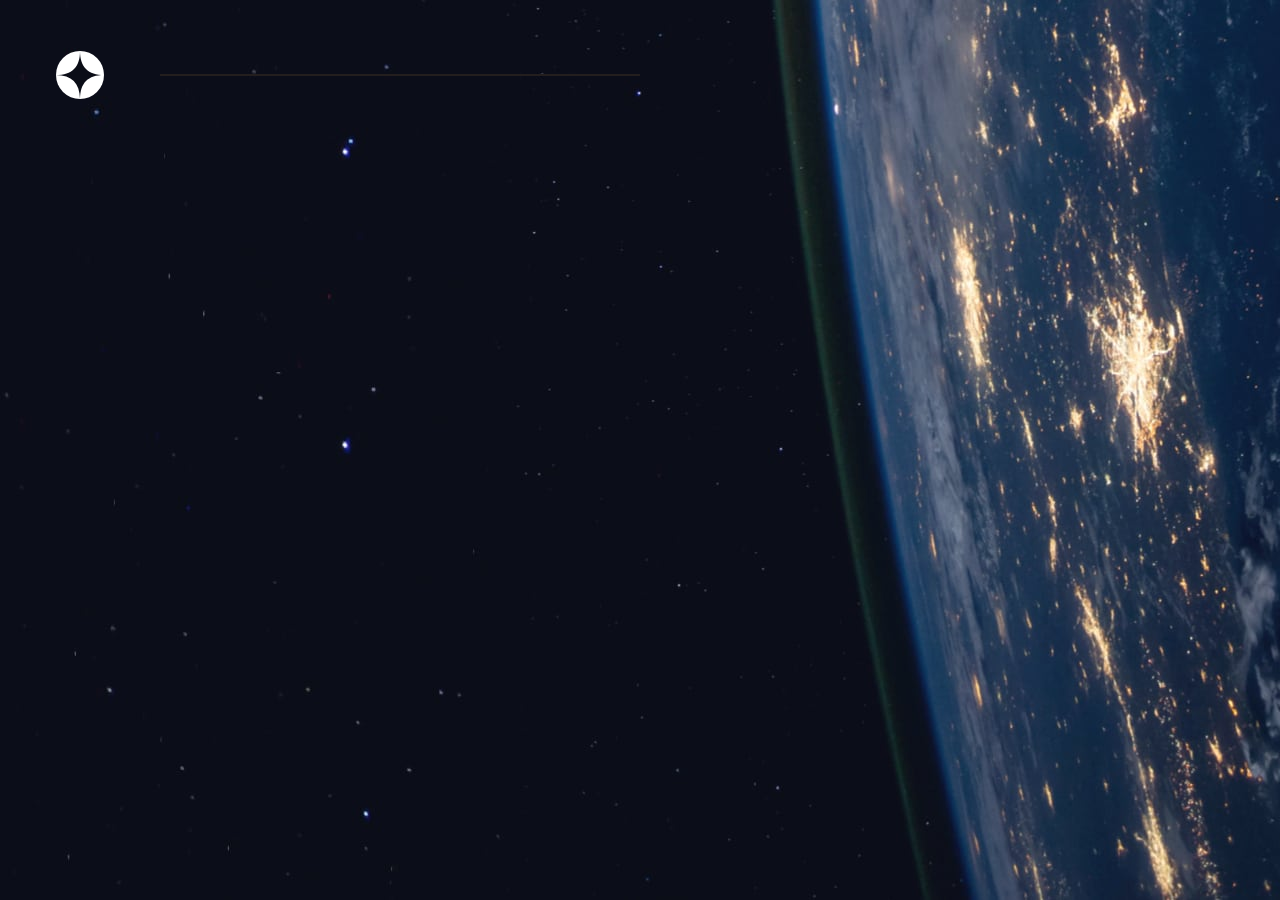
==== index.html @ 892c44a6 "space init" ====
<!DOCTYPE html>
<html lang="en">
<head>
    <meta charset="UTF-8">
    <meta http-equiv="X-UA-Compatible" content="IE=edge">
    <meta name="viewport" content="width=device-width, initial-scale=1.0">
    <title>SPACE</title>
    <link rel="stylesheet" href="style.css">
</head>
<body>
    <header>
        <div class="left">
            <svg xmlns="http://www.w3.org/2000/svg" width="48" height="48"><g fill="none" fill-rule="evenodd"><circle cx="24" cy="24" r="24" fill="#FFF"/><path fill="#0B0D17" d="M24 0c0 16-8 24-24 24 15.718.114 23.718 8.114 24 24 0-16 8-24 24-24-16 0-24-8-24-24z"/></g></svg>
        </div>
        <div class="center">
            <div class="line"></div>
        </div>
        <div class="right">
            
        </div>

    </header>
    <main>

    </main>
    <script src="app.js"></script>
</body>
</html>
---- style.css ----
*{
    margin: 0;
    padding: 0;
    box-sizing: border-box;
}

body{
    width: 100%;
    height: 100vh;
    background: url("./assets/home/background-home-desktop.jpg");
    background-size: cover;
    display: flex;
    flex-direction: column;
}

header{
    width: 100%;
    height: 70px;
    position: absolute;
    top: 40px;
    display: flex;
}

header .left{ 
    flex: 1.5;
    display: flex;
    justify-content: center;
    align-items: center;
}

header .center{
    flex: 4.5;
    display: flex;
    justify-content: center;
    align-items: center;
}
header .center .line{
    width: 100%;
    height: 2px;
    background-color: rgb(35, 30, 30);
    
}
header .right{
    flex: 6;
    
}
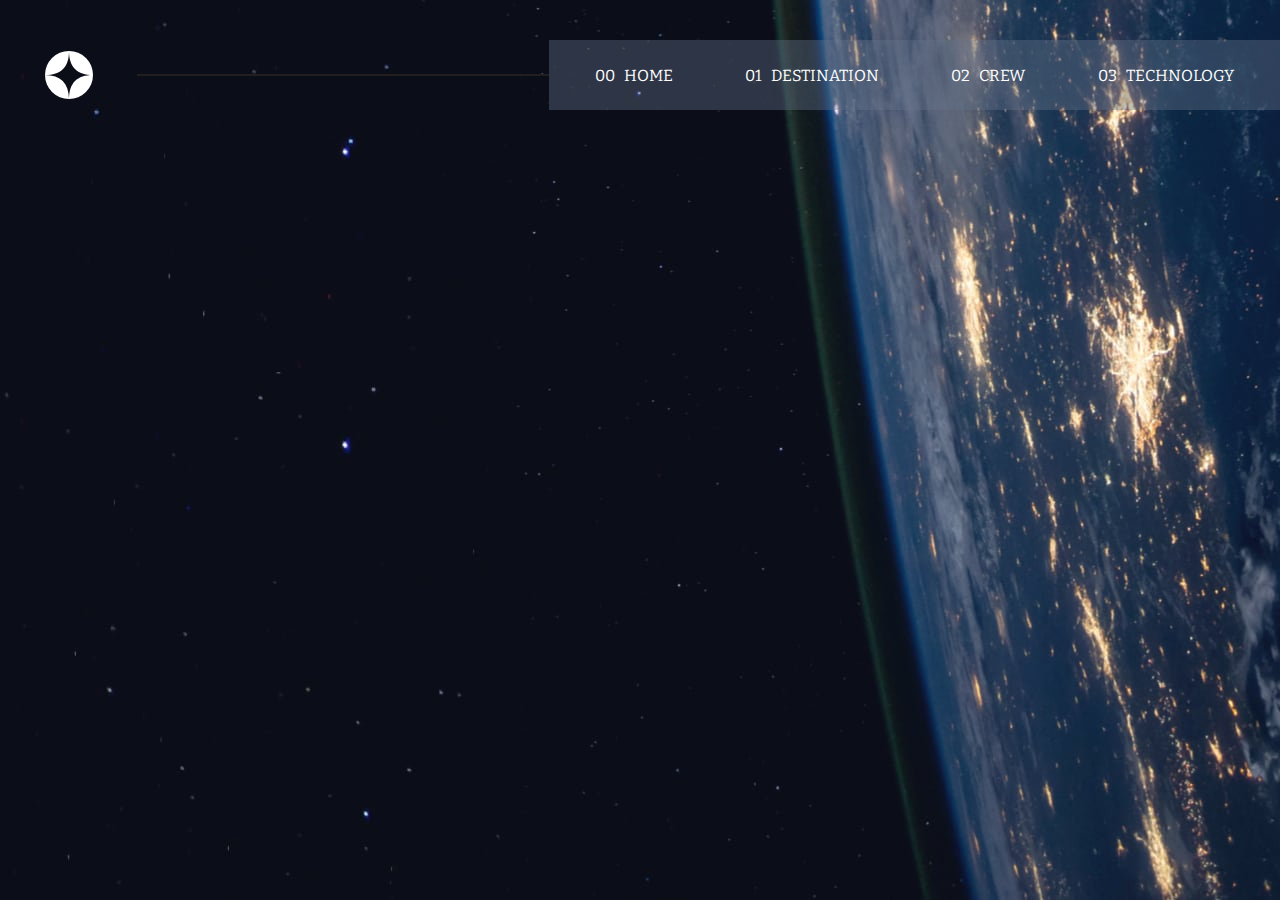
==== commit 03dd0603: "navbar" ====
--- a/index.html
+++ b/index.html
@@ -16,12 +16,23 @@
             <div class="line"></div>
         </div>
         <div class="right">
-            
+            <div class="rbgColor"></div>
+            <div class="rbgItems">
+                <p  id="p1" onclick="showAdd(1)">00 &nbsp; HOME</p>
+                <p  id="p2" onclick="showAdd(2)" >01 &nbsp; DESTINATION</p>
+                <p  id="p3" onclick="showAdd(3)" >02 &nbsp; CREW</p>
+                <p  id="p4" onclick="showAdd(4)" >03 &nbsp; TECHNOLOGY</p>
+            </div>
+        
+        </div>
+    </header>
+
+    <main>
+        <div class="mainLeft">
+
         </div>
 
-    </header>
-    <main>
-
+        <div class="mainRight"></div>
     </main>
     <script src="app.js"></script>
 </body>
--- a/style.css
+++ b/style.css
@@ -1,3 +1,4 @@
+@import url('https://fonts.googleapis.com/css2?family=Bitter&display=swap');
 *{
     margin: 0;
     padding: 0;
@@ -41,6 +42,47 @@
     
 }
 header .right{
-    flex: 6;
+    flex: 8;
+    position: relative;
     
-}+  
+}
+.rbgColor{
+    width: 100%;
+    height: 100%;
+    background-color: #657289;
+    opacity: 0.4;
+}
+.rbgItems{
+    position: absolute;
+    top: 0;
+    color: white;
+    width: 100%;
+    display: flex;
+    justify-content: space-around;
+    align-items: center;
+    height: 100%;
+    cursor: pointer;
+    padding: 0 10px;
+    font-family: 'Bitter', serif;
+    
+}
+.rbgItems p{
+    height: 100%;
+    display: flex;
+    align-items: center;
+}
+.rbgItems p.active{
+    border-bottom: 3px solid white ;
+}
+.rbgItems p:hover {
+    transform: scale(1.1);
+}
+
+
+/* :::::: MAIN SECTION :::::::::: */
+main{
+    width: 100%;
+
+}
+
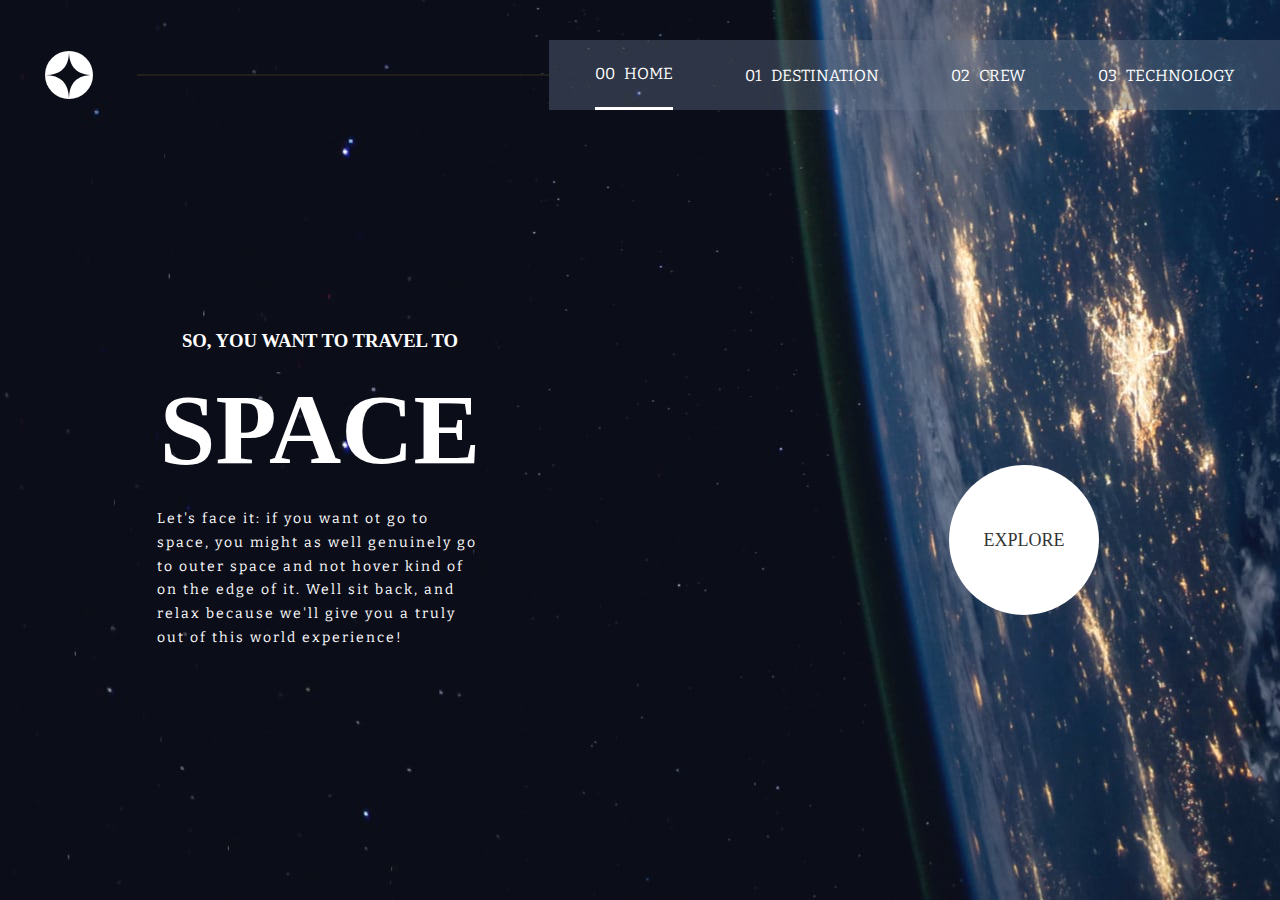
==== commit 03a693a4: "destination li list work" ====
--- a/index.html
+++ b/index.html
@@ -1,39 +1,48 @@
 <!DOCTYPE html>
-<html lang="en">
+<html lang='en'>
 <head>
-    <meta charset="UTF-8">
-    <meta http-equiv="X-UA-Compatible" content="IE=edge">
-    <meta name="viewport" content="width=device-width, initial-scale=1.0">
+    <meta charset='UTF-8'>
+    <meta http-equiv='X-UA-Compatible' content='IE=edge'>
+    <meta name='viewport' content='width=device-width, initial-scale=1.0'>
     <title>SPACE</title>
-    <link rel="stylesheet" href="style.css">
+    <link rel='stylesheet' href='style.css'>
 </head>
 <body>
     <header>
-        <div class="left">
-            <svg xmlns="http://www.w3.org/2000/svg" width="48" height="48"><g fill="none" fill-rule="evenodd"><circle cx="24" cy="24" r="24" fill="#FFF"/><path fill="#0B0D17" d="M24 0c0 16-8 24-24 24 15.718.114 23.718 8.114 24 24 0-16 8-24 24-24-16 0-24-8-24-24z"/></g></svg>
+        <div class='left'>
+            <svg xmlns='http://www.w3.org/2000/svg' width='48' height='48'><g fill='none' fill-rule='evenodd'><circle cx='24' cy='24' r='24' fill='#FFF'/><path fill='#0B0D17' d='M24 0c0 16-8 24-24 24 15.718.114 23.718 8.114 24 24 0-16 8-24 24-24-16 0-24-8-24-24z'/></g></svg>
         </div>
-        <div class="center">
-            <div class="line"></div>
+        <div class='center'>
+            <div class='line'></div>
         </div>
-        <div class="right">
-            <div class="rbgColor"></div>
-            <div class="rbgItems">
-                <p  id="p1" onclick="showAdd(1)">00 &nbsp; HOME</p>
-                <p  id="p2" onclick="showAdd(2)" >01 &nbsp; DESTINATION</p>
-                <p  id="p3" onclick="showAdd(3)" >02 &nbsp; CREW</p>
-                <p  id="p4" onclick="showAdd(4)" >03 &nbsp; TECHNOLOGY</p>
+        <div class='right'>
+            <div class='rbgColor'></div>
+            <div class='rbgItems'>
+                <p class='active'  id='p1' onclick='showAdd(1)'> <a href='./index.html'>00 &nbsp; HOME</a> </p>
+                <p  id='p2' onclick='showAdd(2)' > <a href='destination.html'>01 &nbsp; DESTINATION</a> </p>
+                <p  id='p3' onclick='showAdd(3)' >02 &nbsp; CREW</p>
+                <p  id='p4' onclick='showAdd(4)' >03 &nbsp; TECHNOLOGY</p>
             </div>
         
         </div>
     </header>
 
-    <main>
-        <div class="mainLeft">
-
+    <main class='mainHome'>
+        <div class='mainLeft'>
+            <div class='mainLeftWrapper'>
+                <h3>SO, YOU WANT TO TRAVEL TO</h3>
+                <h1>SPACE</h1>
+                <p>Let's face it: if you want ot go to space, you might as well genuinely go to outer space and not hover kind of on the edge of it. Well sit back, and relax because we'll give you a truly out of this world experience!</p>
+                
+            </div>
         </div>
 
-        <div class="mainRight"></div>
+        <div class='mainRight'>
+            <div class='mainRwrapper'>
+                <p>EXPLORE</p>
+            </div>
+        </div>
     </main>
-    <script src="app.js"></script>
+    <script type='module' src='app.js'></script>
 </body>
 </html>--- a/style.css
+++ b/style.css
@@ -1,3 +1,4 @@
+@import url('https://fonts.googleapis.com/css2?family=Bitter&display=swap');
 @import url('https://fonts.googleapis.com/css2?family=Bitter&display=swap');
 *{
     margin: 0;
@@ -72,6 +73,10 @@
     display: flex;
     align-items: center;
 }
+.rbgItems p a {
+    text-decoration: none;
+    color: white;
+}
 .rbgItems p.active{
     border-bottom: 3px solid white ;
 }
@@ -83,6 +88,70 @@
 /* :::::: MAIN SECTION :::::::::: */
 main{
     width: 100%;
+    height: 100vh;
+    display: flex;
+    
+}
+.mainLeft{
+    flex: 1;
+    display: flex; 
+    flex-direction: column;
+    align-items: center;
+    justify-content: flex-end;
+    height: 100vh;
+}
+.mainLeftWrapper{
+    width: 60%;
+    height: 70%;
+    display: flex;
+    flex-direction: column;
+    align-items: center;
+    color: white;
+    padding-top: 60px;
+    
 
 }
+.mainLeftWrapper h1{
+    font-size: 100px;
+    margin: 20px 0;
+}
+.mainLeftWrapper p{
+    width: 85%;
+    font-family: 'Bitter', serif;
+    font-size: 14px;
+    letter-spacing: 2px;
+    line-height: 1.7;
+}
+.mainRight{
+    flex: 1;
+    display: flex; 
+    flex-direction: column;
+    align-items: center;
+    justify-content: center;
+    height: 100vh;
+}
+.mainRwrapper{
+    width: 150px;
+    height: 150px;
+    background-color: white;
+    border-radius: 50%;
+    display: flex;
+    align-items: center;
+    justify-content: center;
+    position: relative;
+    top: 10%;
+    cursor: pointer;
+    left: 10%;
+}
+.mainRwrapper:hover{
+    transform: scale(1.1);
+}
+.mainRwrapper p{
+    opacity: 0.8;
+    font-size: 18px;
+}
 
+
+
+
+
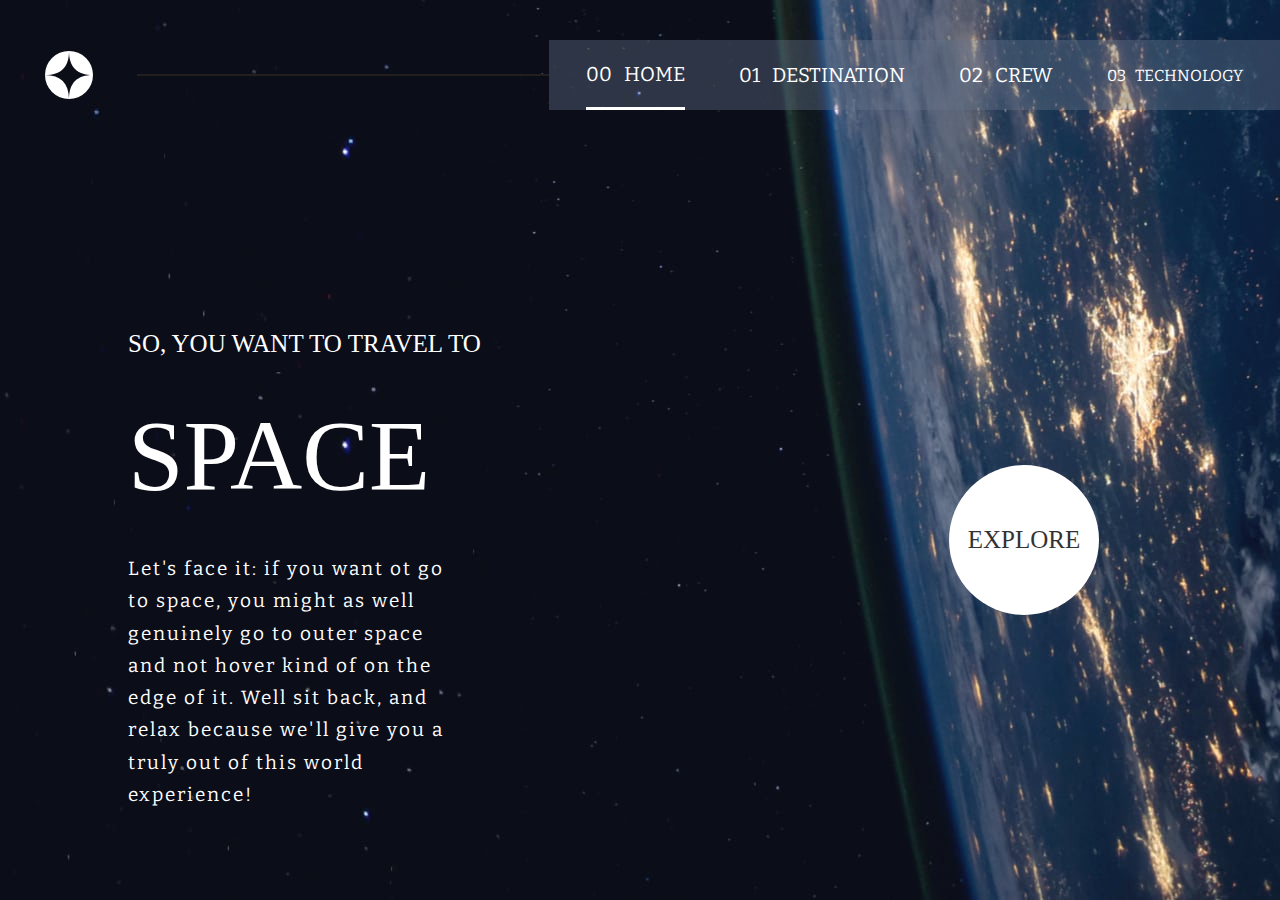
==== commit fee4704b: "responsive home page" ====
--- a/index.html
+++ b/index.html
@@ -15,15 +15,18 @@
         <div class='center'>
             <div class='line'></div>
         </div>
-        <div class='right'>
+        <div class='right' id="rightMenu">
             <div class='rbgColor'></div>
             <div class='rbgItems'>
                 <p class='active'  id='p1' onclick='showAdd(1)'> <a href='./index.html'>00 &nbsp; HOME</a> </p>
                 <p  id='p2' onclick='showAdd(2)' > <a href='destination.html'>01 &nbsp; DESTINATION</a> </p>
-                <p  id='p3' onclick='showAdd(3)' >02 &nbsp; CREW</p>
+                <p  id='p3' onclick='showAdd(3)' ><a href="crew.html">02 &nbsp; CREW</a> </p>
                 <p  id='p4' onclick='showAdd(4)' >03 &nbsp; TECHNOLOGY</p>
             </div>
         
+        </div>
+        <div class="hamburgar">
+            <img id="hamburgar" src="./assets/shared/menu.png" width="40px" height="50px" alt="">
         </div>
     </header>
 
--- a/style.css
+++ b/style.css
@@ -76,6 +76,7 @@
 .rbgItems p a {
     text-decoration: none;
     color: white;
+    font-size: 20px;
 }
 .rbgItems p.active{
     border-bottom: 3px solid white ;
@@ -83,7 +84,9 @@
 .rbgItems p:hover {
     transform: scale(1.1);
 }
-
+.hamburgar{
+    display: none;
+}
 
 /* :::::: MAIN SECTION :::::::::: */
 main{
@@ -105,7 +108,6 @@
     height: 70%;
     display: flex;
     flex-direction: column;
-    align-items: center;
     color: white;
     padding-top: 60px;
     
@@ -113,12 +115,17 @@
 }
 .mainLeftWrapper h1{
     font-size: 100px;
-    margin: 20px 0;
+    margin: 40px 0;
+    font-weight: 100;
+}
+.mainLeftWrapper h3{
+    font-weight: 100;
+    font-size: 25px;
 }
 .mainLeftWrapper p{
     width: 85%;
     font-family: 'Bitter', serif;
-    font-size: 14px;
+    font-size: 19px;
     letter-spacing: 2px;
     line-height: 1.7;
 }
@@ -148,10 +155,129 @@
 }
 .mainRwrapper p{
     opacity: 0.8;
+    font-size: 25px;
+}
+
+
+
+
+@media only screen and (max-width: 1100px){
+    header .center{
+        display: none;
+    }
+    header .left{
+        flex: 3;
+    }
+   .mainHome{
+    flex-direction: column;
+   }
+   .mainLeftWrapper{
+    align-items: center;
+    position: relative; 
+    text-align: center;
+    top: -15px;
+   }
+   .mainRwrapper{
+    cursor: pointer;
+    left: 0%;
+    top: 70px;
+   }
+   .rbgItems p a {
     font-size: 18px;
 }
-
-
-
-
-
+}
+@media only screen and (max-width: 745px){
+    .rbgItems p a {
+        font-size: 14px;
+    }
+    .mainLeftWrapper{
+        top: -30px;
+    }
+   .mainLeftWrapper h1{
+    transform: scale(0.7);
+    margin: 20px 0;
+   }
+   .mainLeftWrapper h3, .mainLeftWrapper p{
+    transform: scale(0.9);
+   }
+}
+
+@media only screen and (max-width: 650px){
+    header{ 
+        align-items: center;
+        padding: 0 50px;
+        justify-content: space-between;
+    }
+    header .left{
+        position: relative;
+        justify-content: flex-start;
+        
+    }
+    .hamburgar{
+        display: flex;
+      
+    }
+  
+    header .right{
+        height: 85vh;
+        position: fixed;
+        bottom: 0;
+        right: 0%;
+        flex-direction: column;
+        width: 100%;
+        z-index: 1;
+        background: url("https://static.wixstatic.com/media/0960d6_c743202a31124b61a747d09c0a833500~mv2_d_3000_2003_s_2.jpg/v1/fill/w_640,h_1296,al_c,q_85,usm_0.66_1.00_0.01,enc_auto/0960d6_c743202a31124b61a747d09c0a833500~mv2_d_3000_2003_s_2.jpg");
+        transform: translateX(200%);
+        transition: 0.3s all linear;
+    }
+    header .right.show{
+        transform: translateX(0%);
+    }
+    .rbgColor{
+        display: none;
+    }
+    .rbgItems{
+        display: flex;
+        flex-direction: column;
+        height: 50%;
+
+    }
+    .rbgItems p.active{
+        border-bottom: 0;
+    }
+    .rbgItems p a {
+        font-size: 25px;
+        margin: 10px;
+    }
+    .rbgItems p:last-child{
+        transform: scale(1.5);
+    }
+
+    /* MAIN STYLE */
+    .mainLeftWrapper{
+        padding-top: 20px;
+        width: 80%;
+    }
+    .mainLeftWrapper h1{
+        transform: scale(0.6);
+        margin: 0px 0;
+       }
+       .mainLeftWrapper h3, .mainLeftWrapper p{
+        transform: scale(0.8);
+       }
+       .mainRight{
+        flex: 0.1;
+        position: relative;
+        top: -120px;
+       }
+     
+}
+@media only screen and (max-width: 444px){
+    .mainLeftWrapper{
+        padding-top: 20px;
+        width: 100%;
+    }
+    .mainRwrapper{
+        transform: scale(0.8);
+    }
+}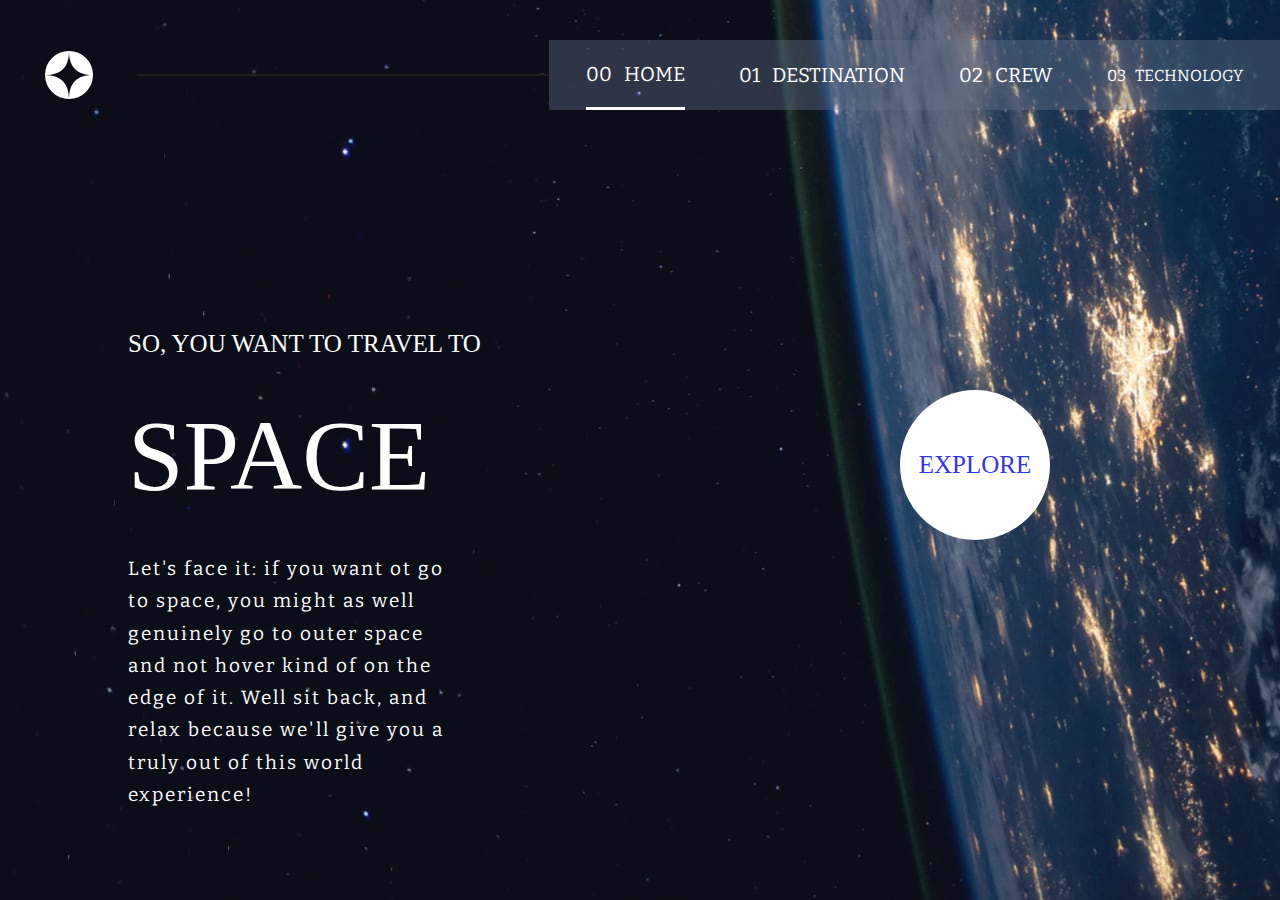
==== commit 86c380c8: "responsive crew page" ====
--- a/index.html
+++ b/index.html
@@ -41,9 +41,12 @@
         </div>
 
         <div class='mainRight'>
-            <div class='mainRwrapper'>
-                <p>EXPLORE</p>
-            </div>
+            <a href="https://space-facts.com/#:~:text=Space%20is%20the%20area%20beyond,it%20is%20not%20completely%20empty.">
+                <div class='mainRwrapper'>
+                    <p>EXPLORE</p>
+                </div>
+            </a>
+           
         </div>
     </main>
     <script type='module' src='app.js'></script>
--- a/style.css
+++ b/style.css
@@ -136,6 +136,9 @@
     align-items: center;
     justify-content: center;
     height: 100vh;
+}
+.mainRight a {
+    text-decoration: none;
 }
 .mainRwrapper{
     width: 150px;
